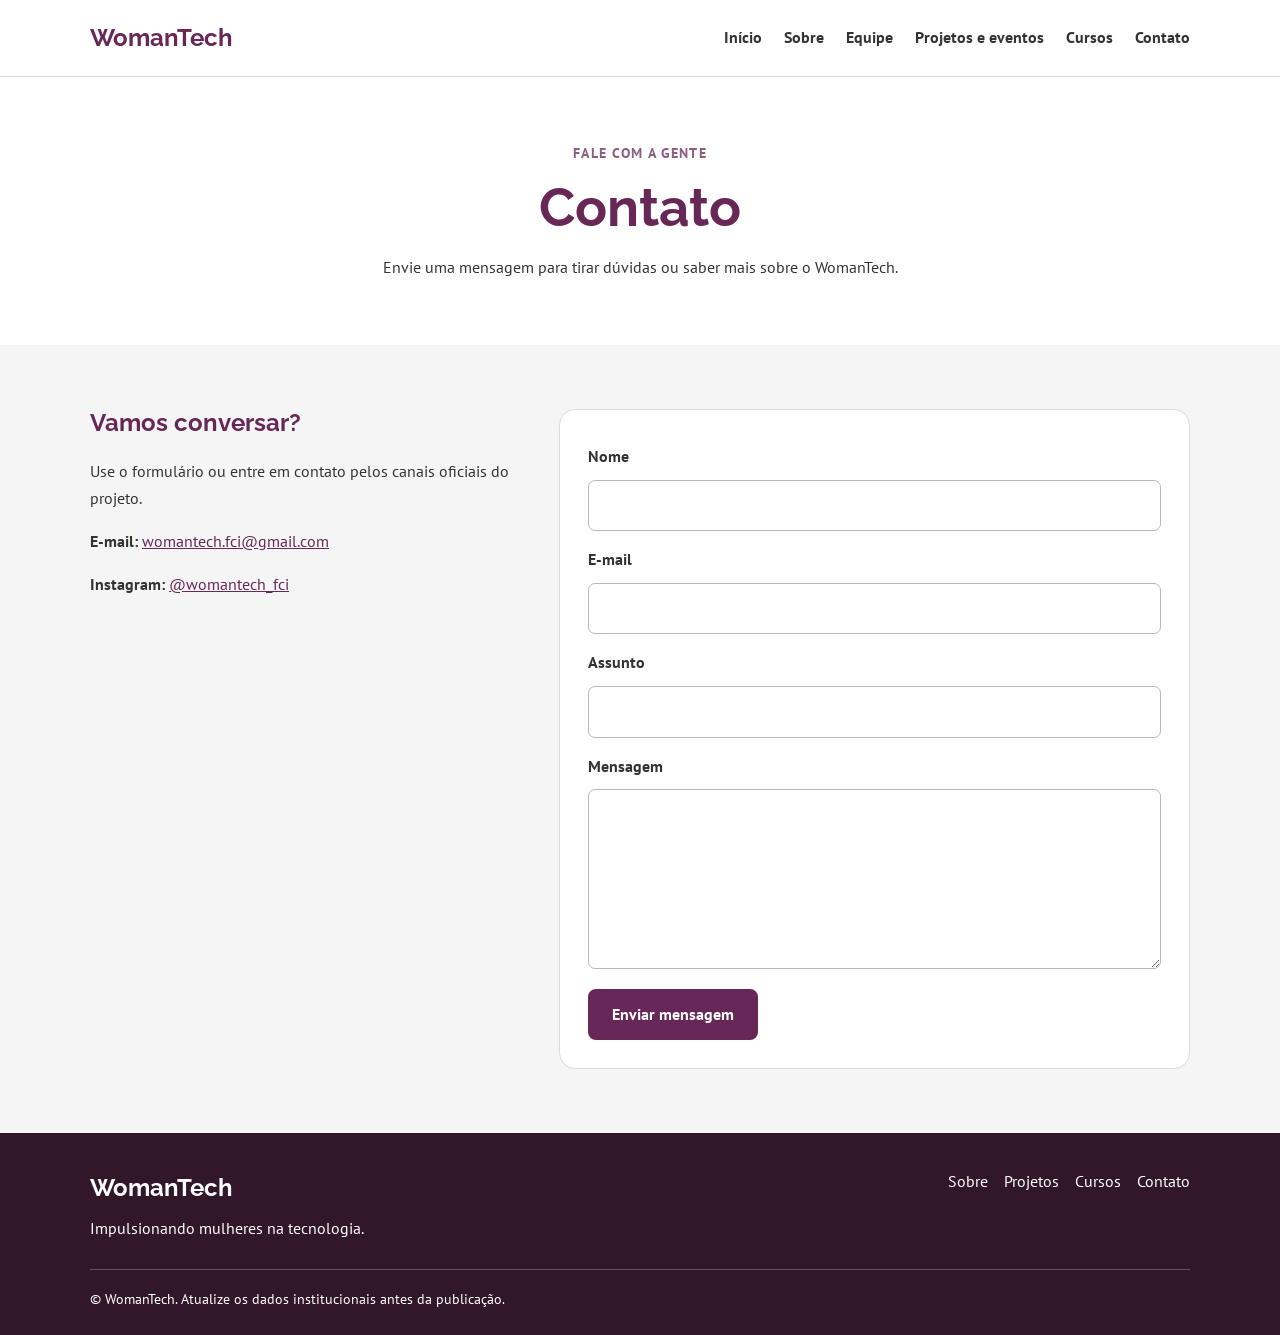
==== projetoWomanTech/contato.html @ 6f3d877b "alterando estrutura do site provisoriamente" ====
<!DOCTYPE html>
<html lang="pt-BR">

<head>
    <meta charset="UTF-8">
    <meta name="viewport" content="width=device-width, initial-scale=1.0">
    <title>Contato | WomanTech</title>
    <link
        href="https://fonts.googleapis.com/css2?family=PT+Sans:wght@400;700&family=Raleway:wght@400;600;700&display=swap"
        rel="stylesheet">
    <link rel="stylesheet" href="css/global.css">
    <link rel="stylesheet" href="css/contato.css">
    <script src="js/script.js" defer></script>
</head>

<body>
    <div id="header"></div>
    <main>
        <section class="page-hero">
            <div class="container">
                <p class="eyebrow">Fale com a gente</p>
                <h1>Contato</h1>
                <p>Envie uma mensagem para tirar dúvidas ou saber mais sobre o WomanTech.</p>
            </div>
        </section>
        <section class="section">
            <div class="container contact-layout">
                <div class="contact-info">
                    <h2>Vamos conversar?</h2>
                    <p>Use o formulário ou entre em contato pelos canais oficiais do projeto.</p>
                    <p><strong>E-mail:</strong> <a href="mailto:womantech.fci@gmail.com">womantech.fci@gmail.com</a></p>
                    <p><strong>Instagram:</strong> <a href="https://www.instagram.com/womantech_fci" target="_blank"
                            rel="noopener noreferrer">@womantech_fci</a></p>
                </div>
                <form class="contact-form" action="https://formspree.io/f/mzzaoowb" method="POST">
                    <label for="name">Nome</label><input id="name" name="name" type="text" autocomplete="name" required>
                    <label for="email">E-mail</label><input id="email" name="email" type="email" autocomplete="email"
                        required>
                    <label for="subject">Assunto</label><input id="subject" name="subject" type="text" required>
                    <label for="message">Mensagem</label><textarea id="message" name="message" rows="6"
                        required></textarea>
                    <button class="button button--primary" type="submit">Enviar mensagem</button>
                </form>
            </div>
        </section>
    </main>
    <div id="footer"></div>
</body>

</html>
---- projetoWomanTech/css/global.css ----
/* WOMANTECH — ESTILOS GLOBAIS */
:root {
    --primary: #682857;
    --secondary: #8d5e81;
    --light-gray: #d3d3d3;
    --lighter-gray: #ded9e2;
    --white-gray: #f5f5f5;
    --text-color: #333333;
    --white: #ffffff;
    --font-heading: "Raleway", sans-serif;
    --font-body: "PT Sans", sans-serif;
    --transition-default: 0.25s ease;
    --border-radius-card: 1rem;
    --content-width: 1100px;
}

* {
    box-sizing: border-box;
}

html {
    scroll-behavior: smooth;
}

body {
    margin: 0;
    min-height: 100vh;
    font-family: var(--font-body);
    line-height: 1.6;
    color: var(--text-color);
    background: var(--white-gray);
}

h1,
h2,
h3,
h4,
h5,
h6 {
    margin-top: 0;
    font-family: var(--font-heading);
    line-height: 1.2;
    font-weight: 700;
}

p {
    margin-top: 0;
}

img,
svg,
video {
    max-width: 100%;
}

img {
    display: block;
}

a {
    color: inherit;
    text-decoration: none;
}

button,
input,
textarea,
select {
    font: inherit;
}

button {
    cursor: pointer;
}

a:focus-visible,
button:focus-visible,
input:focus-visible,
textarea:focus-visible,
select:focus-visible {
    outline: 3px solid var(--secondary);
    outline-offset: 3px;
}

.container {
    width: min(var(--content-width), calc(100% - 40px));
    margin-inline: auto;
}

.section {
    padding: 64px 0;
}

.section--white {
    background: var(--white);
}

.section-title {
    margin-bottom: 12px;
    color: var(--primary);
    font-size: clamp(1.8rem, 4vw, 2.5rem);
    text-align: center;
}

.section-intro {
    max-width: 720px;
    margin: 0 auto 36px;
    text-align: center;
}

.eyebrow {
    margin-bottom: 12px;
    color: var(--secondary);
    font-size: .9rem;
    font-weight: 700;
    letter-spacing: .08em;
    text-transform: uppercase;
}

.page-hero {
    padding: 64px 0;
    background: var(--white);
    text-align: center;
}

.page-hero .container {
    max-width: 850px;
}

.page-hero h1 {
    margin-bottom: 16px;
    color: var(--primary);
    font-size: clamp(2.2rem, 5vw, 3.3rem);
}

.page-hero p:last-child {
    margin-bottom: 0;
}

.content-narrow {
    max-width: 800px;
}

.content-narrow h2 {
    margin: 32px 0 12px;
    color: var(--primary);
}

.content-narrow h2:first-child {
    margin-top: 0;
}

.small-note {
    color: #666;
    font-size: .875rem;
}

.button {
    display: inline-flex;
    align-items: center;
    justify-content: center;
    min-height: 46px;
    padding: 11px 22px;
    border: 2px solid var(--primary);
    border-radius: 8px;
    font-weight: 700;
    text-align: center;
    transition: background var(--transition-default), color var(--transition-default), transform var(--transition-default);
}

.button--primary {
    color: var(--white);
    background: var(--primary);
}

.button--primary:hover {
    color: var(--white);
    background: var(--secondary);
    border-color: var(--secondary);
    transform: translateY(-2px);
}

.button--outline {
    color: var(--primary);
    background: transparent;
}

.button--outline:hover {
    color: var(--white);
    background: var(--primary);
}

.button-group {
    display: flex;
    flex-wrap: wrap;
    justify-content: center;
    gap: 14px;
}

.text-link {
    color: var(--primary);
    font-weight: 700;
    text-decoration: underline;
    text-underline-offset: 4px;
}

.site-header {
    position: relative;
    z-index: 10;
    background: var(--white);
    border-bottom: 1px solid var(--lighter-gray);
}

.header-inner {
    display: flex;
    min-height: 76px;
    align-items: center;
    justify-content: space-between;
    gap: 24px;
}

.site-logo,
.footer-logo {
    color: var(--primary);
    font-family: var(--font-heading);
    font-size: 1.5rem;
    font-weight: 700;
}

.site-nav {
    display: flex;
    align-items: center;
    gap: 22px;
}

.site-nav a {
    padding: 8px 0;
    font-weight: 700;
}

.site-nav a:hover,
.site-nav a[aria-current="page"] {
    color: var(--primary);
    text-decoration: underline;
    text-underline-offset: 6px;
}

.menu-toggle {
    display: none;
    padding: 8px 12px;
    border: 1px solid var(--lighter-gray);
    border-radius: 8px;
    background: var(--white);
    color: var(--primary);
}

.site-footer {
    padding: 36px 0 24px;
    background: #32172b;
    color: var(--white);
}

.footer-inner {
    display: grid;
    grid-template-columns: 1fr auto;
    gap: 20px 32px;
    align-items: start;
}

.footer-logo {
    color: var(--white);
}

.footer-inner p {
    margin: 8px 0 0;
}

.footer-nav {
    display: flex;
    flex-wrap: wrap;
    gap: 16px;
}

.footer-nav a:hover {
    text-decoration: underline;
}

.footer-copy {
    grid-column: 1 / -1;
    padding-top: 18px;
    border-top: 1px solid rgba(255, 255, 255, .25);
    font-size: .875rem;
}

.load-error {
    margin: 0;
    padding: 12px;
    background: #fff0f0;
    color: #8a1f1f;
}

@media (max-width: 850px) {
    .header-inner {
        min-height: 68px;
        flex-wrap: wrap;
        padding-block: 12px;
    }

    .menu-toggle {
        display: inline-flex;
        align-items: center;
        gap: 8px;
    }

    .site-nav {
        display: none;
        flex-basis: 100%;
        align-items: stretch;
        flex-direction: column;
        gap: 0;
        padding: 8px 0;
    }

    .site-nav.is-open {
        display: flex;
    }

    .site-nav a {
        padding: 10px 0;
    }

    .footer-inner {
        grid-template-columns: 1fr;
    }

    .footer-copy {
        grid-column: auto;
    }
}

@media (max-width: 520px) {
    .container {
        width: min(var(--content-width), calc(100% - 32px));
    }

    .section {
        padding: 46px 0;
    }

    .button-group {
        flex-direction: column;
        align-items: stretch;
    }
}

@media (prefers-reduced-motion: reduce) {
    html {
        scroll-behavior: auto;
    }

    *,
    *::before,
    *::after {
        animation-duration: .01ms !important;
        animation-iteration-count: 1 !important;
        transition-duration: .01ms !important;
    }
}
---- projetoWomanTech/css/contato.css ----
/* PÁGINA CONTATO */
.contact-layout {
    display: grid;
    grid-template-columns: minmax(0, .8fr) minmax(0, 1.2fr);
    gap: 48px;
    align-items: start;
}

.contact-info h2 {
    color: var(--primary);
}

.contact-info p {
    line-height: 1.7;
}

.contact-info a {
    color: var(--primary);
    text-decoration: underline;
    overflow-wrap: anywhere;
}

.contact-form {
    display: flex;
    flex-direction: column;
    gap: 10px;
    padding: 28px;
    border: 1px solid var(--lighter-gray);
    border-radius: var(--border-radius-card);
    background: var(--white);
}

.contact-form label {
    margin-top: 6px;
    font-weight: 700;
}

.contact-form input,
.contact-form textarea {
    width: 100%;
    padding: 12px;
    border: 1px solid #bdb5bf;
    border-radius: 7px;
    background: #fff;
    color: var(--text-color);
}

.contact-form textarea {
    resize: vertical;
}

.contact-form button {
    align-self: flex-start;
    margin-top: 10px;
}

.contact-form .small-note {
    margin: 8px 0 0;
}

@media (max-width: 760px) {
    .contact-layout {
        grid-template-columns: 1fr;
        gap: 28px;
    }

    .contact-form {
        padding: 20px;
    }
}
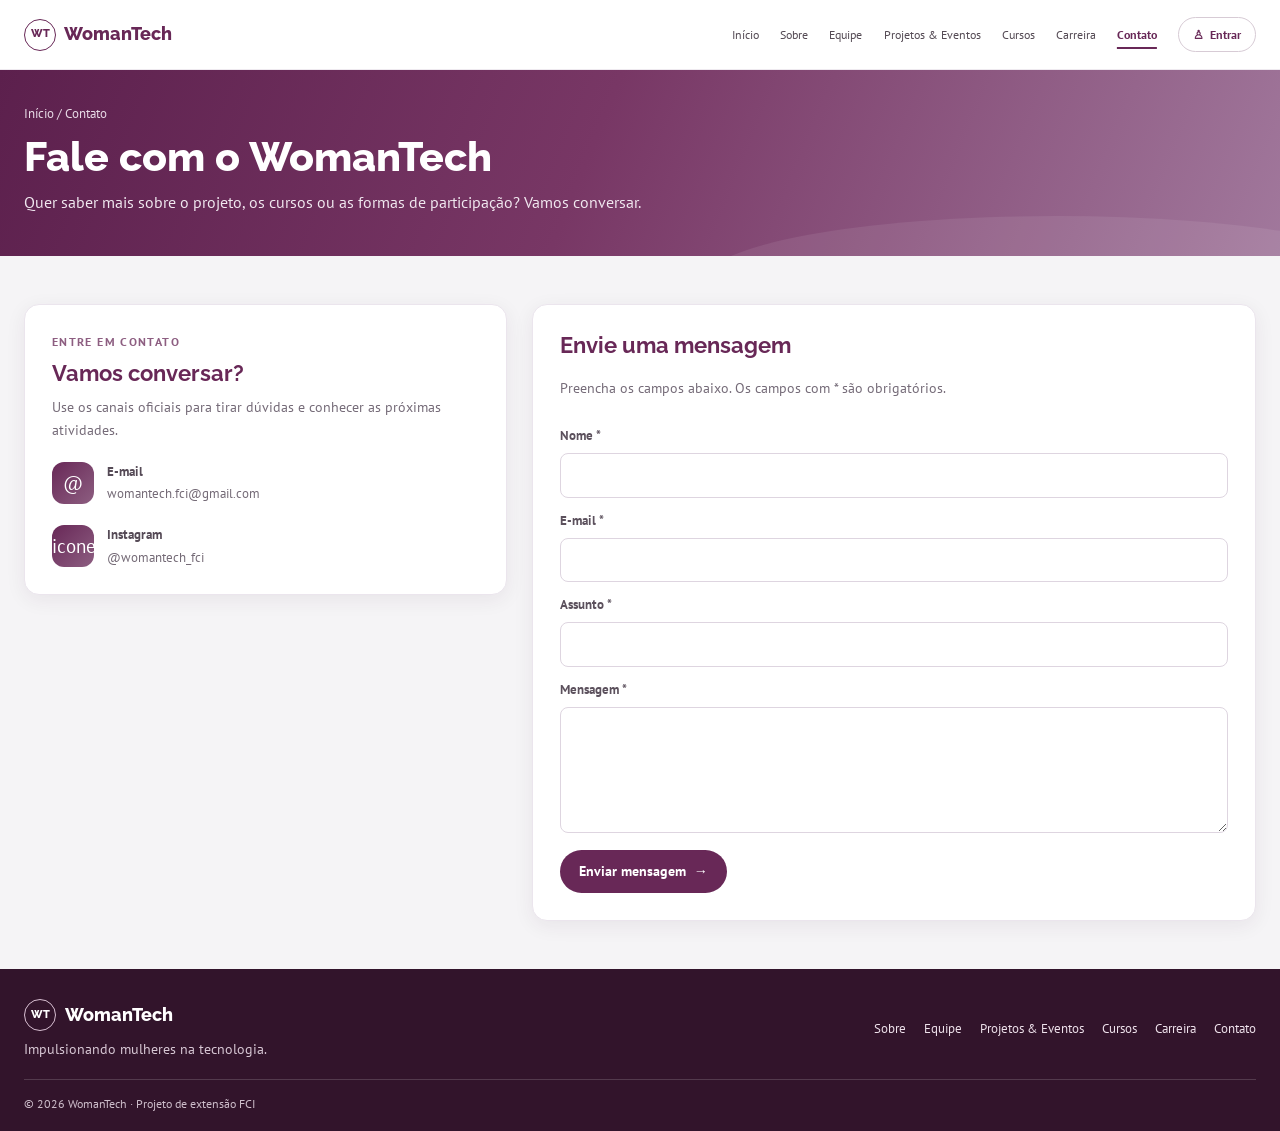
==== commit 7e53f131: "aproximando visual do site do pdf da proposta" ====
--- a/projetoWomanTech/contato.html
+++ b/projetoWomanTech/contato.html
@@ -5,8 +5,10 @@
     <meta charset="UTF-8">
     <meta name="viewport" content="width=device-width, initial-scale=1.0">
     <title>Contato | WomanTech</title>
+    <link rel="preconnect" href="https://fonts.googleapis.com">
+    <link rel="preconnect" href="https://fonts.gstatic.com" crossorigin>
     <link
-        href="https://fonts.googleapis.com/css2?family=PT+Sans:wght@400;700&family=Raleway:wght@400;600;700&display=swap"
+        href="https://fonts.googleapis.com/css2?family=PT+Sans:wght@400;700&family=Raleway:wght@400;500;600;700;800&display=swap"
         rel="stylesheet">
     <link rel="stylesheet" href="css/global.css">
     <link rel="stylesheet" href="css/contato.css">
@@ -16,30 +18,36 @@
 <body>
     <div id="header"></div>
     <main>
-        <section class="page-hero">
+        <section class="page-banner">
             <div class="container">
-                <p class="eyebrow">Fale com a gente</p>
-                <h1>Contato</h1>
-                <p>Envie uma mensagem para tirar dúvidas ou saber mais sobre o WomanTech.</p>
+                <p class="breadcrumb">Início / Contato</p>
+                <h1>Fale com o WomanTech</h1>
+                <p>Quer saber mais sobre o projeto, os cursos ou as formas de participação? Vamos conversar.</p>
             </div>
         </section>
         <section class="section">
             <div class="container contact-layout">
-                <div class="contact-info">
+                <aside class="contact-panel">
+                    <p class="section-kicker">Entre em contato</p>
                     <h2>Vamos conversar?</h2>
-                    <p>Use o formulário ou entre em contato pelos canais oficiais do projeto.</p>
-                    <p><strong>E-mail:</strong> <a href="mailto:womantech.fci@gmail.com">womantech.fci@gmail.com</a></p>
-                    <p><strong>Instagram:</strong> <a href="https://www.instagram.com/womantech_fci" target="_blank"
-                            rel="noopener noreferrer">@womantech_fci</a></p>
-                </div>
+                    <p>Use os canais oficiais para tirar dúvidas e conhecer as próximas atividades.</p>
+                    <div class="contact-item"><span class="contact-symbol" aria-hidden="true">@</span>
+                        <div><strong>E-mail</strong><a href="mailto:womantech.fci@gmail.com">womantech.fci@gmail.com</a>
+                        </div>
+                    </div>
+                    <div class="contact-item"><span class="contact-symbol" aria-hidden="true">icone</span>
+                        <div><strong>Instagram</strong><span>@womantech_fci</span></div>
+                    </div>
+                </aside>
                 <form class="contact-form" action="https://formspree.io/f/mzzaoowb" method="POST">
-                    <label for="name">Nome</label><input id="name" name="name" type="text" autocomplete="name" required>
-                    <label for="email">E-mail</label><input id="email" name="email" type="email" autocomplete="email"
-                        required>
-                    <label for="subject">Assunto</label><input id="subject" name="subject" type="text" required>
-                    <label for="message">Mensagem</label><textarea id="message" name="message" rows="6"
-                        required></textarea>
-                    <button class="button button--primary" type="submit">Enviar mensagem</button>
+                    <h2>Envie uma mensagem</h2>
+                    <p>Preencha os campos abaixo. Os campos com * são obrigatórios.</p><label for="name">Nome
+                        *</label><input id="name" name="name" type="text" autocomplete="name" required><label
+                        for="email">E-mail *</label><input id="email" name="email" type="email" autocomplete="email"
+                        required><label for="subject">Assunto *</label><input id="subject" name="subject" type="text"
+                        required><label for="message">Mensagem *</label><textarea id="message" name="message" rows="5"
+                        required></textarea><button class="button button--primary" type="submit">Enviar mensagem <span
+                            aria-hidden="true">→</span></button>
                 </form>
             </div>
         </section>
--- a/projetoWomanTech/css/global.css
+++ b/projetoWomanTech/css/global.css
@@ -1,76 +1,80 @@
-/* WOMANTECH — ESTILOS GLOBAIS */
+/* WOMANTECH — estilos compartilhados, seguindo a proposta visual */
 :root {
     --primary: #682857;
     --secondary: #8d5e81;
-    --light-gray: #d3d3d3;
-    --lighter-gray: #ded9e2;
-    --white-gray: #f5f5f5;
-    --text-color: #333333;
-    --white: #ffffff;
+    --plum-dark: #401536;
+    --text: #302b31;
+    --muted: #77717a;
+    --light: #f5f4f6;
+    --lighter: #ded9e2;
+    --white: #fff;
+    --green: #2f805c;
     --font-heading: "Raleway", sans-serif;
     --font-body: "PT Sans", sans-serif;
-    --transition-default: 0.25s ease;
-    --border-radius-card: 1rem;
-    --content-width: 1100px;
+    --content-width: 1320px;
+    --radius: 15px;
+    --shadow: 0 5px 20px rgba(56, 27, 50, .07);
+    --transition: .2s ease
 }
 
 * {
-    box-sizing: border-box;
+    box-sizing: border-box
 }
 
 html {
-    scroll-behavior: smooth;
+    scroll-behavior: smooth
 }
 
 body {
     margin: 0;
     min-height: 100vh;
+    color: var(--text);
+    background: var(--light);
     font-family: var(--font-body);
-    line-height: 1.6;
-    color: var(--text-color);
-    background: var(--white-gray);
+    line-height: 1.5
 }
 
 h1,
 h2,
 h3,
-h4,
-h5,
-h6 {
-    margin-top: 0;
+h4 {
     font-family: var(--font-heading);
-    line-height: 1.2;
-    font-weight: 700;
+    line-height: 1.18;
+    margin-top: 0
 }
 
 p {
-    margin-top: 0;
+    margin-top: 0
 }
 
 img,
-svg,
-video {
-    max-width: 100%;
+video,
+svg {
+    max-width: 100%
 }
 
 img {
-    display: block;
+    display: block
 }
 
 a {
     color: inherit;
-    text-decoration: none;
+    text-decoration: none
 }
 
 button,
 input,
 textarea,
 select {
-    font: inherit;
+    font: inherit
 }
 
 button {
-    cursor: pointer;
+    cursor: pointer
+}
+
+[hidden] {
+    display: none !important
 }
 
 a:focus-visible,
@@ -78,284 +82,440 @@
 input:focus-visible,
 textarea:focus-visible,
 select:focus-visible {
-    outline: 3px solid var(--secondary);
-    outline-offset: 3px;
+    outline: 3px solid #ba8cad;
+    outline-offset: 3px
 }
 
 .container {
-    width: min(var(--content-width), calc(100% - 40px));
-    margin-inline: auto;
+    width: min(var(--content-width), calc(100% - 48px));
+    margin-inline: auto
 }
 
 .section {
-    padding: 64px 0;
-}
-
-.section--white {
-    background: var(--white);
+    padding: 48px 0
+}
+
+.section--soft {
+    background: #eeecf0
+}
+
+.section-kicker {
+    margin: 0 0 9px;
+    color: var(--secondary);
+    font-size: .78rem;
+    font-weight: 700;
+    letter-spacing: .11em;
+    text-transform: uppercase
+}
+
+.content-note {
+    display: block;
+    margin-top: 15px;
+    color: #7b737d;
+    font-size: .82rem;
+    line-height: 1.5
+}
+
+.breadcrumb {
+    margin: 0 0 9px;
+    color: #e9dbe7;
+    font-size: .82rem
+}
+
+.breadcrumb--light {
+    color: #f0e3ef
 }
 
 .section-title {
-    margin-bottom: 12px;
-    color: var(--primary);
-    font-size: clamp(1.8rem, 4vw, 2.5rem);
-    text-align: center;
-}
-
-.section-intro {
-    max-width: 720px;
-    margin: 0 auto 36px;
-    text-align: center;
-}
-
-.eyebrow {
-    margin-bottom: 12px;
-    color: var(--secondary);
-    font-size: .9rem;
-    font-weight: 700;
-    letter-spacing: .08em;
-    text-transform: uppercase;
-}
-
-.page-hero {
-    padding: 64px 0;
-    background: var(--white);
-    text-align: center;
-}
-
-.page-hero .container {
-    max-width: 850px;
-}
-
-.page-hero h1 {
-    margin-bottom: 16px;
-    color: var(--primary);
-    font-size: clamp(2.2rem, 5vw, 3.3rem);
-}
-
-.page-hero p:last-child {
-    margin-bottom: 0;
-}
-
-.content-narrow {
-    max-width: 800px;
-}
-
-.content-narrow h2 {
-    margin: 32px 0 12px;
-    color: var(--primary);
-}
-
-.content-narrow h2:first-child {
-    margin-top: 0;
-}
-
-.small-note {
-    color: #666;
-    font-size: .875rem;
+    margin: 0 0 24px;
+    color: var(--primary);
+    font-size: clamp(1.5rem, 3vw, 2.2rem)
 }
 
 .button {
     display: inline-flex;
+    gap: 8px;
     align-items: center;
     justify-content: center;
-    min-height: 46px;
-    padding: 11px 22px;
-    border: 2px solid var(--primary);
-    border-radius: 8px;
+    min-height: 41px;
+    padding: 10px 18px;
+    border: 1px solid transparent;
+    border-radius: 999px;
+    font-size: .88rem;
     font-weight: 700;
     text-align: center;
-    transition: background var(--transition-default), color var(--transition-default), transform var(--transition-default);
+    transition: transform var(--transition), background var(--transition), border-color var(--transition)
+}
+
+.button:hover {
+    transform: translateY(-1px)
 }
 
 .button--primary {
     color: var(--white);
-    background: var(--primary);
+    background: var(--primary)
 }
 
 .button--primary:hover {
+    background: var(--plum-dark)
+}
+
+.button--light {
+    color: var(--primary);
+    background: var(--white);
+    box-shadow: 0 3px 10px rgba(26, 12, 24, .08)
+}
+
+.button--light:hover {
+    background: #f6edf4
+}
+
+.button--hero-outline {
+    border-color: rgba(255, 255, 255, .85);
     color: var(--white);
-    background: var(--secondary);
-    border-color: var(--secondary);
-    transform: translateY(-2px);
-}
-
-.button--outline {
-    color: var(--primary);
-    background: transparent;
-}
-
-.button--outline:hover {
+    background: transparent
+}
+
+.button--hero-outline:hover,
+.button--hero-ghost:hover {
+    background: rgba(255, 255, 255, .12)
+}
+
+.button--hero-ghost {
+    border-color: rgba(255, 255, 255, .45);
     color: var(--white);
-    background: var(--primary);
+    background: transparent
+}
+
+.button--small {
+    min-height: 34px;
+    padding: 7px 14px;
+    font-size: .78rem
 }
 
 .button-group {
     display: flex;
     flex-wrap: wrap;
+    align-items: center;
     justify-content: center;
-    gap: 14px;
+    gap: 10px
+}
+
+.button-group--left {
+    justify-content: flex-start
 }
 
 .text-link {
     color: var(--primary);
-    font-weight: 700;
+    font-size: .86rem;
+    font-weight: 700
+}
+
+.text-link:hover {
     text-decoration: underline;
-    text-underline-offset: 4px;
-}
-
+    text-underline-offset: 4px
+}
+
+/* Cabeçalho inspirado no protótipo */
 .site-header {
     position: relative;
-    z-index: 10;
-    background: var(--white);
-    border-bottom: 1px solid var(--lighter-gray);
+    z-index: 20;
+    background: #fff;
+    border-bottom: 1px solid #eee9ef
 }
 
 .header-inner {
     display: flex;
-    min-height: 76px;
+    min-height: 69px;
     align-items: center;
     justify-content: space-between;
-    gap: 24px;
-}
-
-.site-logo,
-.footer-logo {
+    gap: 20px
+}
+
+.site-logo {
+    display: inline-flex;
+    flex: none;
+    align-items: center;
+    gap: 8px;
     color: var(--primary);
     font-family: var(--font-heading);
-    font-size: 1.5rem;
-    font-weight: 700;
+    font-size: 1.1rem;
+    font-weight: 800;
+    white-space: nowrap
+}
+
+.site-logo__mark {
+    display: inline-grid;
+    width: 32px;
+    height: 32px;
+    place-items: center;
+    border: 1.5px solid var(--primary);
+    border-radius: 50%;
+    color: var(--primary);
+    font-family: var(--font-heading);
+    font-size: .68rem;
+    font-weight: 800
 }
 
 .site-nav {
     display: flex;
     align-items: center;
-    gap: 22px;
+    justify-content: center;
+    gap: clamp(12px, 1.65vw, 25px)
 }
 
 .site-nav a {
-    padding: 8px 0;
-    font-weight: 700;
+    padding: 9px 0;
+    color: #554b55;
+    font-size: .78rem;
+    white-space: nowrap
 }
 
 .site-nav a:hover,
-.site-nav a[aria-current="page"] {
-    color: var(--primary);
+.site-nav a[aria-current=page] {
+    color: var(--primary);
+    font-weight: 700
+}
+
+.site-nav a[aria-current=page] {
     text-decoration: underline;
-    text-underline-offset: 6px;
+    text-decoration-thickness: 2px;
+    text-underline-offset: 8px
+}
+
+.site-nav .nav-login {
+    display: inline-flex;
+    align-items: center;
+    gap: 6px;
+    padding: 7px 14px;
+    border: 1px solid #d7cbd5;
+    border-radius: 999px;
+    color: var(--primary);
+    font-weight: 700
 }
 
 .menu-toggle {
     display: none;
     padding: 8px 12px;
-    border: 1px solid var(--lighter-gray);
+    border: 1px solid var(--lighter);
     border-radius: 8px;
-    background: var(--white);
-    color: var(--primary);
+    color: var(--primary);
+    background: #fff
+}
+
+/* Hero de páginas internas */
+.page-banner,
+.career-banner,
+.courses-banner {
+    position: relative;
+    overflow: hidden;
+    color: #fff;
+    background: linear-gradient(112deg, #5c204d 0%, #783765 46%, #a1789c 100%)
+}
+
+.page-banner {
+    padding: 34px 0 42px
+}
+
+.page-banner::after,
+.career-banner::after,
+.courses-banner::after {
+    position: absolute;
+    right: -10%;
+    bottom: -90px;
+    width: 55%;
+    height: 130px;
+    border-radius: 50%;
+    background: rgba(255, 255, 255, .08);
+    content: "";
+    pointer-events: none
+}
+
+.page-banner .container,
+.career-banner .container,
+.courses-banner .container {
+    position: relative;
+    z-index: 1
+}
+
+.page-banner h1,
+.career-banner h1,
+.courses-banner h1 {
+    margin: 0 0 10px;
+    font-size: clamp(1.9rem, 4vw, 2.55rem);
+    font-weight: 800
+}
+
+.page-banner p:last-child,
+.career-banner p:last-child,
+.courses-banner p:last-child {
+    max-width: 790px;
+    margin-bottom: 0;
+    color: #f0e7ef;
+    font-size: .97rem
 }
 
 .site-footer {
-    padding: 36px 0 24px;
-    background: #32172b;
-    color: var(--white);
+    margin-top: 0;
+    padding: 30px 0 18px;
+    color: #f6edf5;
+    background: #32142b
 }
 
 .footer-inner {
     display: grid;
     grid-template-columns: 1fr auto;
-    gap: 20px 32px;
-    align-items: start;
+    gap: 20px 40px;
+    align-items: center
+}
+
+.footer-brand-block p {
+    margin: 8px 0 0;
+    color: #d7c7d4;
+    font-size: .85rem
 }
 
 .footer-logo {
-    color: var(--white);
-}
-
-.footer-inner p {
-    margin: 8px 0 0;
+    display: inline-flex;
+    align-items: center;
+    gap: 9px;
+    color: #fff;
+    font-family: var(--font-heading);
+    font-size: 1.1rem;
+    font-weight: 800
+}
+
+.footer-logo .site-logo__mark {
+    border-color: #d8bfd2;
+    color: #fff
 }
 
 .footer-nav {
     display: flex;
     flex-wrap: wrap;
-    gap: 16px;
+    gap: 8px 18px
+}
+
+.footer-nav a {
+    font-size: .82rem;
+    color: #eee1eb
 }
 
 .footer-nav a:hover {
-    text-decoration: underline;
+    text-decoration: underline
 }
 
 .footer-copy {
-    grid-column: 1 / -1;
-    padding-top: 18px;
-    border-top: 1px solid rgba(255, 255, 255, .25);
-    font-size: .875rem;
+    grid-column: 1/-1;
+    margin: 0;
+    padding-top: 14px;
+    border-top: 1px solid rgba(255, 255, 255, .16);
+    color: #cdbdca;
+    font-size: .78rem
 }
 
 .load-error {
     margin: 0;
-    padding: 12px;
-    background: #fff0f0;
+    padding: 10px 15px;
     color: #8a1f1f;
-}
-
-@media (max-width: 850px) {
+    background: #fff0f0
+}
+
+.empty-state {
+    margin: 24px 0;
+    padding: 24px;
+    border: 1px dashed #cfc2ce;
+    border-radius: 12px;
+    color: #716671;
+    text-align: center
+}
+
+.visually-hidden {
+    position: absolute;
+    width: 1px;
+    height: 1px;
+    padding: 0;
+    margin: -1px;
+    overflow: hidden;
+    clip: rect(0, 0, 0, 0);
+    white-space: nowrap;
+    border: 0
+}
+
+@media(max-width:1100px) {
     .header-inner {
-        min-height: 68px;
         flex-wrap: wrap;
-        padding-block: 12px;
+        padding-block: 10px
     }
 
     .menu-toggle {
         display: inline-flex;
         align-items: center;
-        gap: 8px;
+        gap: 8px
     }
 
     .site-nav {
         display: none;
-        flex-basis: 100%;
+        flex: 1 0 100%;
         align-items: stretch;
         flex-direction: column;
-        gap: 0;
-        padding: 8px 0;
+        gap: 1px;
+        padding: 8px 0
     }
 
     .site-nav.is-open {
-        display: flex;
+        display: flex
     }
 
     .site-nav a {
-        padding: 10px 0;
+        padding: 10px
+    }
+
+    .site-nav .nav-login {
+        align-self: flex-start
+    }
+
+    .site-nav a[aria-current=page] {
+        text-decoration: none;
+        background: #f5edf4;
+        border-radius: 7px
     }
 
     .footer-inner {
-        grid-template-columns: 1fr;
+        grid-template-columns: 1fr
     }
 
     .footer-copy {
-        grid-column: auto;
-    }
-}
-
-@media (max-width: 520px) {
+        grid-column: auto
+    }
+}
+
+@media(max-width:600px) {
     .container {
-        width: min(var(--content-width), calc(100% - 32px));
+        width: min(var(--content-width), calc(100% - 30px))
     }
 
     .section {
-        padding: 46px 0;
-    }
-
-    .button-group {
-        flex-direction: column;
+        padding: 35px 0
+    }
+
+    .page-banner {
+        padding: 28px 0 33px
+    }
+
+    .button-group--left {
         align-items: stretch;
-    }
-}
-
-@media (prefers-reduced-motion: reduce) {
+        flex-direction: column
+    }
+
+    .button-group--left .button {
+        width: 100%
+    }
+}
+
+@media(prefers-reduced-motion:reduce) {
     html {
-        scroll-behavior: auto;
+        scroll-behavior: auto
     }
 
     *,
@@ -363,6 +523,6 @@
     *::after {
         animation-duration: .01ms !important;
         animation-iteration-count: 1 !important;
-        transition-duration: .01ms !important;
+        transition-duration: .01ms !important
     }
 }
--- a/projetoWomanTech/css/contato.css
+++ b/projetoWomanTech/css/contato.css
@@ -1,70 +1,131 @@
-/* PÁGINA CONTATO */
+/* CONTATO */
 .contact-layout {
     display: grid;
     grid-template-columns: minmax(0, .8fr) minmax(0, 1.2fr);
-    gap: 48px;
-    align-items: start;
+    gap: 25px;
+    align-items: start
 }
 
-.contact-info h2 {
-    color: var(--primary);
+.contact-panel,
+.contact-form {
+    padding: 27px;
+    border: 1px solid #ebe5ed;
+    border-radius: 15px;
+    background: #fff;
+    box-shadow: var(--shadow)
 }
 
-.contact-info p {
-    line-height: 1.7;
+.contact-panel h2,
+.contact-form h2 {
+    margin-bottom: 10px;
+    color: var(--primary);
+    font-size: 1.4rem
 }
 
-.contact-info a {
-    color: var(--primary);
-    text-decoration: underline;
-    overflow-wrap: anywhere;
+.contact-panel>p:not(.section-kicker),
+.contact-form>p {
+    color: #756b78;
+    font-size: .88rem;
+    line-height: 1.6
+}
+
+.contact-item {
+    display: flex;
+    align-items: center;
+    gap: 13px;
+    margin-top: 21px
+}
+
+.contact-symbol {
+    display: grid;
+    flex: 0 0 42px;
+    width: 42px;
+    height: 42px;
+    place-items: center;
+    border-radius: 12px;
+    color: #fff;
+    background: linear-gradient(135deg, var(--primary), var(--secondary));
+    font-size: 1.2rem
+}
+
+.contact-item strong,
+.contact-item a,
+.contact-item span:not(.contact-symbol) {
+    display: block
+}
+
+.contact-item strong {
+    margin-bottom: 3px;
+    color: #554a56;
+    font-size: .8rem
+}
+
+.contact-item a,
+.contact-item div>span {
+    color: #746a76;
+    font-size: .83rem;
+    overflow-wrap: anywhere
+}
+
+.contact-item a:hover {
+    text-decoration: underline
+}
+
+.contact-note {
+    margin-top: 24px;
+    padding-top: 14px;
+    border-top: 1px solid #eee8ef;
+    color: #857a87;
+    font-size: .78rem;
+    line-height: 1.6
 }
 
 .contact-form {
     display: flex;
     flex-direction: column;
-    gap: 10px;
-    padding: 28px;
-    border: 1px solid var(--lighter-gray);
-    border-radius: var(--border-radius-card);
-    background: var(--white);
+    gap: 8px
 }
 
 .contact-form label {
-    margin-top: 6px;
-    font-weight: 700;
+    margin-top: 5px;
+    color: #5c515d;
+    font-size: .8rem;
+    font-weight: 700
 }
 
 .contact-form input,
 .contact-form textarea {
     width: 100%;
-    padding: 12px;
-    border: 1px solid #bdb5bf;
-    border-radius: 7px;
+    padding: 11px 12px;
+    border: 1px solid #ded5e0;
+    border-radius: 8px;
+    color: #453b46;
     background: #fff;
-    color: var(--text-color);
+    font-size: .85rem
 }
 
 .contact-form textarea {
-    resize: vertical;
+    resize: vertical
 }
 
 .contact-form button {
     align-self: flex-start;
-    margin-top: 10px;
+    margin-top: 9px
 }
 
-.contact-form .small-note {
-    margin: 8px 0 0;
+.form-footnote {
+    margin: 6px 0 0;
+    color: #938995;
+    font-size: .72rem !important
 }
 
-@media (max-width: 760px) {
+@media(max-width:760px) {
     .contact-layout {
-        grid-template-columns: 1fr;
-        gap: 28px;
+        grid-template-columns: 1fr
     }
 
+    .contact-panel,
     .contact-form {
-        padding: 20px;
+        padding: 21px
     }
 }
